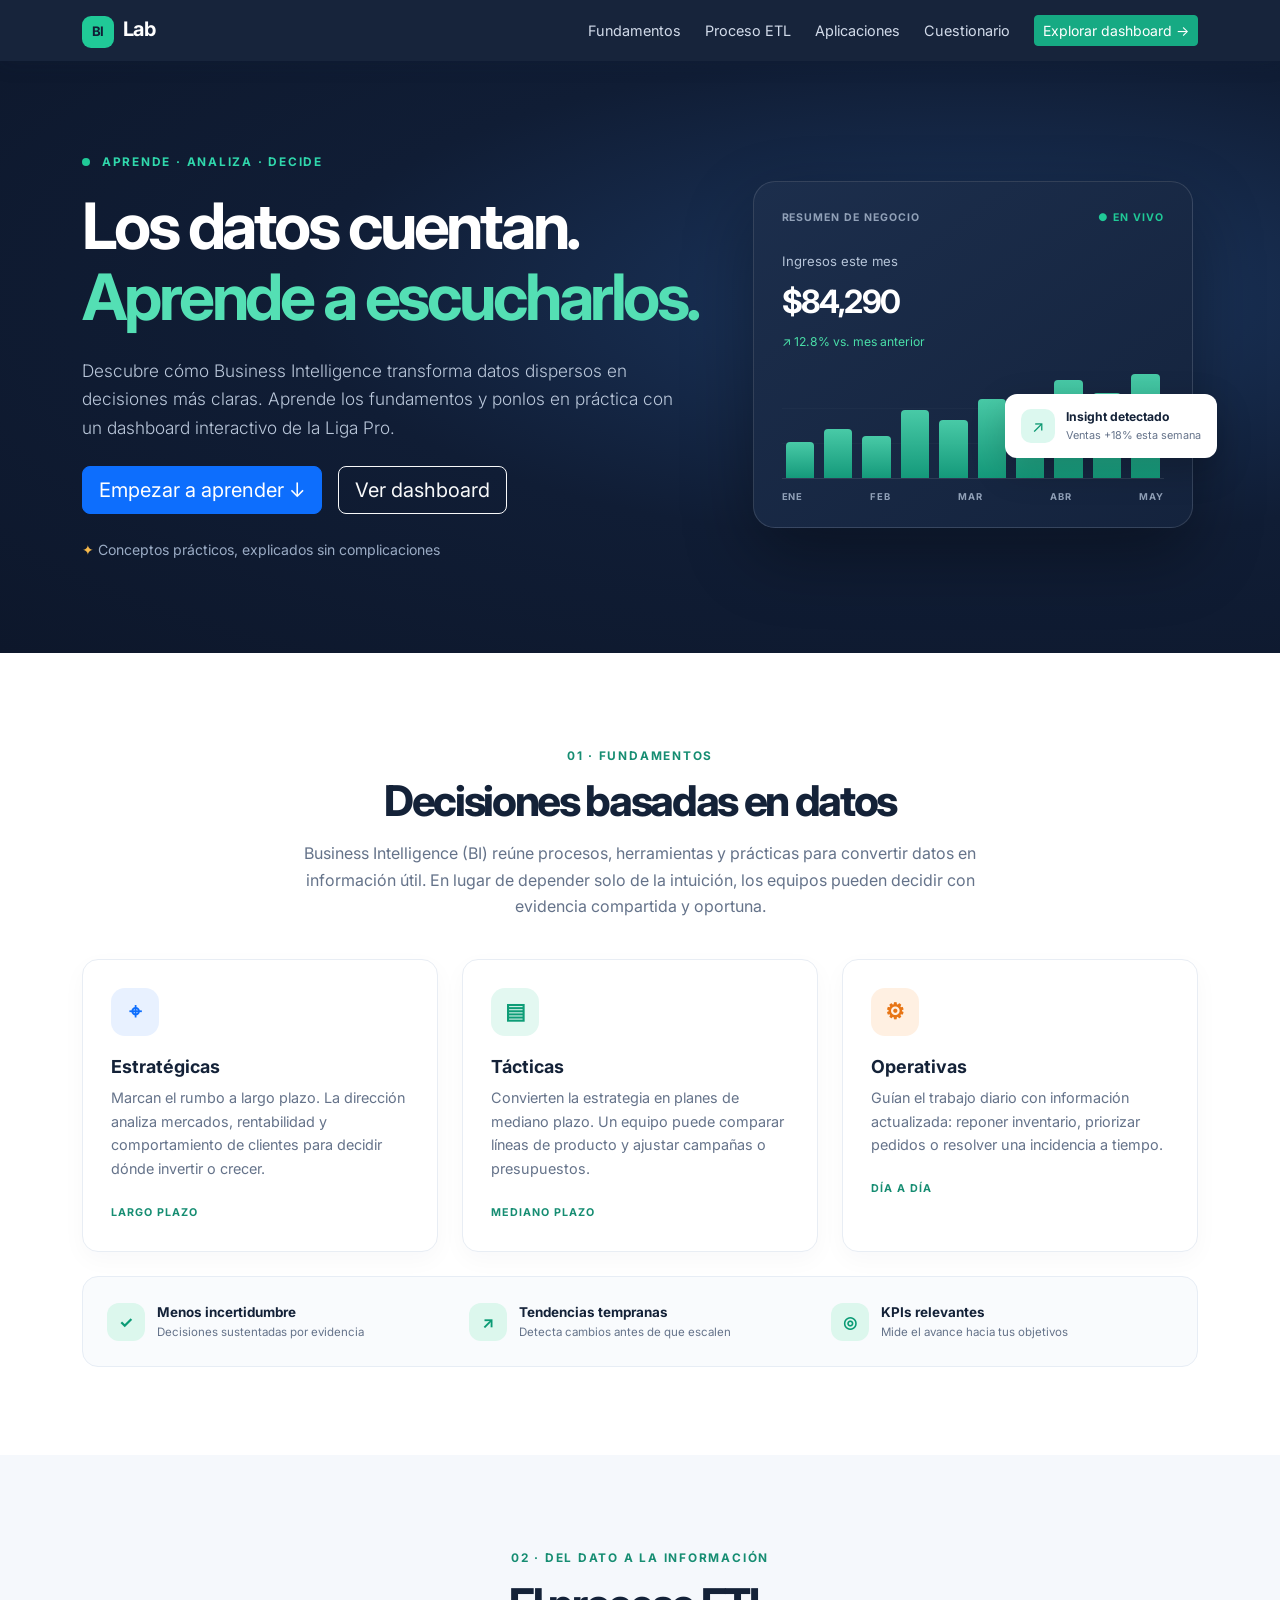
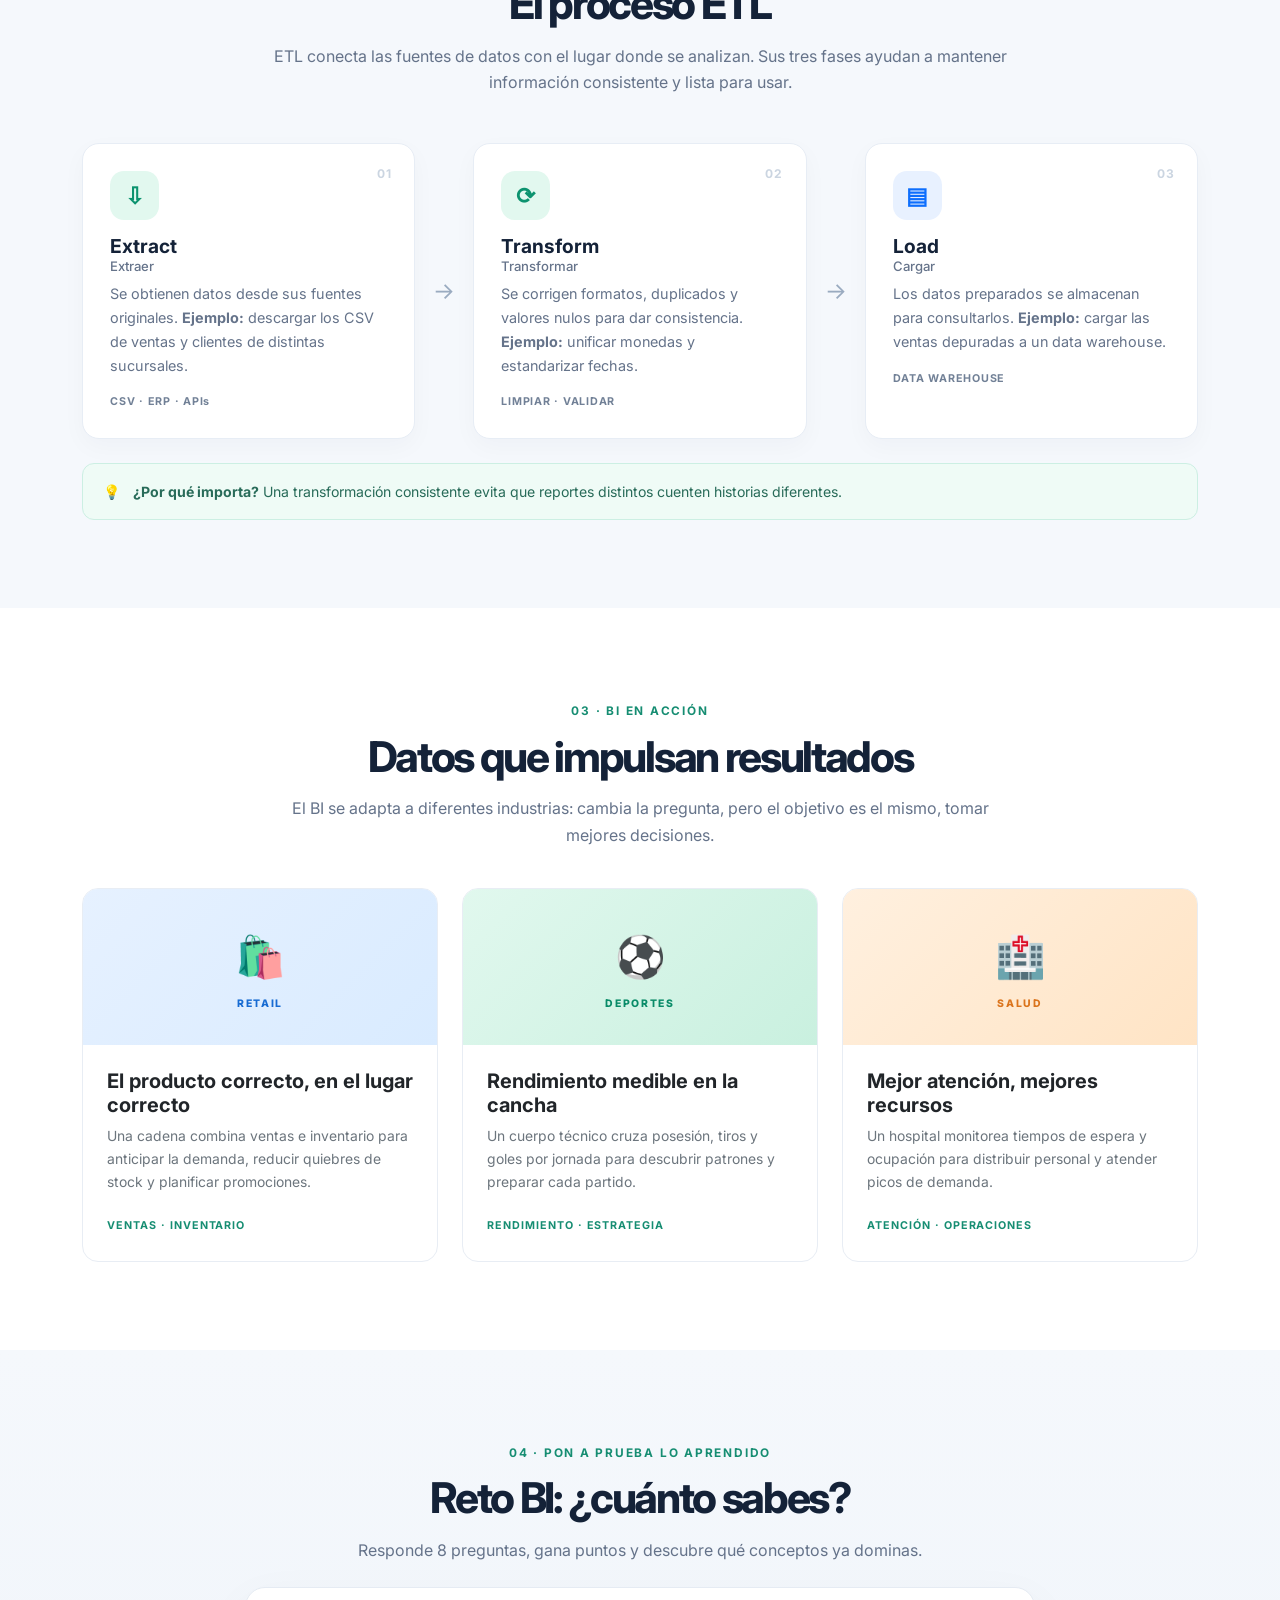
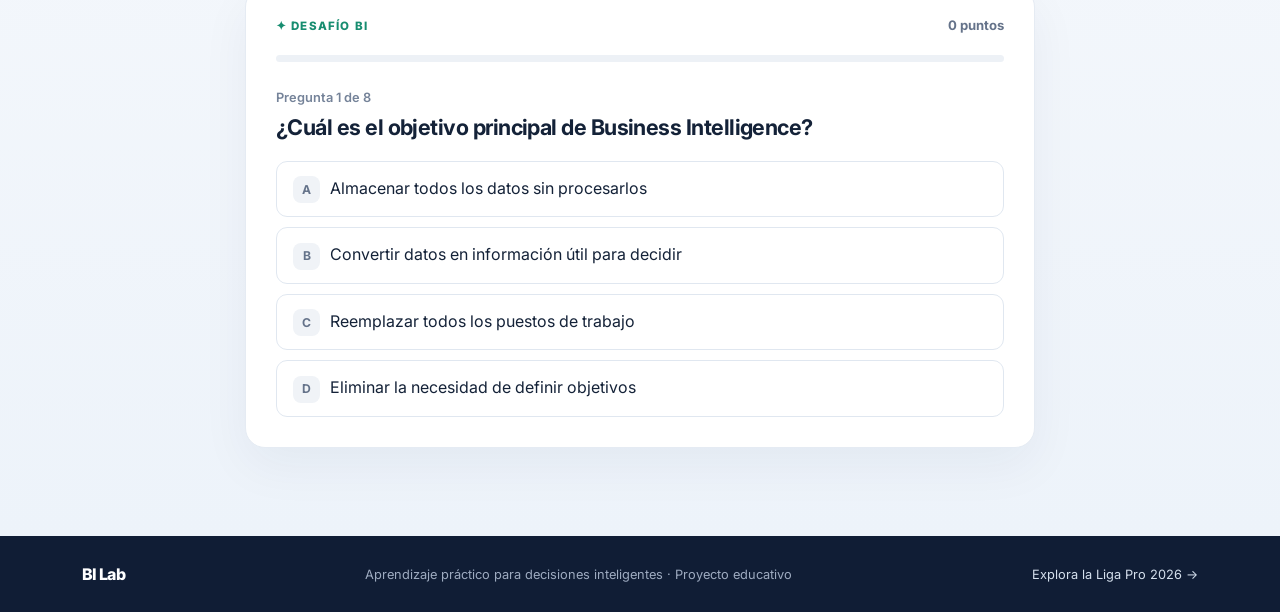
==== index.html @ 8a77d8ad "Versión 1 de mi sitio web sobre BI" ====
<!doctype html>
<html lang="es">
<head>
  <meta charset="utf-8">
  <meta name="viewport" content="width=device-width, initial-scale=1">
  <meta name="description" content="Aprende los fundamentos de Business Intelligence y practica con un dashboard interactivo de la Liga Pro 2026.">
  <title>Fundamentos de BI | BI Lab</title>
  <link rel="preconnect" href="https://fonts.googleapis.com">
  <link rel="preconnect" href="https://fonts.gstatic.com" crossorigin>
  <link href="https://fonts.googleapis.com/css2?family=Inter:wght@400;500;600;700;800&display=swap" rel="stylesheet">
  <link href="https://cdn.jsdelivr.net/npm/bootstrap@5.3.3/dist/css/bootstrap.min.css" rel="stylesheet">
  <link rel="stylesheet" href="css/styles.css">
</head>
<body>
  <nav class="navbar navbar-expand-lg navbar-dark site-navbar sticky-top" aria-label="Navegación principal">
    <div class="container">
      <a class="navbar-brand fw-bold" href="index.html"><span class="brand-mark">BI</span> Lab</a>
      <button class="navbar-toggler" type="button" data-bs-toggle="collapse" data-bs-target="#mainNav" aria-controls="mainNav" aria-expanded="false" aria-label="Abrir navegación"><span class="navbar-toggler-icon"></span></button>
      <div class="collapse navbar-collapse" id="mainNav">
        <ul class="navbar-nav ms-auto align-items-lg-center gap-lg-2">
          <li class="nav-item"><a class="nav-link" href="#fundamentos">Fundamentos</a></li>
          <li class="nav-item"><a class="nav-link" href="#etl">Proceso ETL</a></li>
          <li class="nav-item"><a class="nav-link" href="#aplicaciones">Aplicaciones</a></li>
          <li class="nav-item"><a class="nav-link" href="#quiz">Cuestionario</a></li>
          <li class="nav-item"><a class="btn btn-sm btn-success ms-lg-2" href="dashboard.html">Explorar dashboard <span aria-hidden="true">→</span></a></li>
        </ul>
      </div>
    </div>
  </nav>

  <main>
    <header class="hero-section">
      <div class="container py-5">
        <div class="row align-items-center gy-5">
          <div class="col-lg-7">
            <span class="eyebrow"><span class="eyebrow-dot"></span> APRENDE · ANALIZA · DECIDE</span>
            <h1 class="display-3 fw-bold mt-3">Los datos cuentan.<br><span class="text-gradient">Aprende a escucharlos.</span></h1>
            <p class="lead hero-copy mt-4">Descubre cómo Business Intelligence transforma datos dispersos en decisiones más claras. Aprende los fundamentos y ponlos en práctica con un dashboard interactivo de la Liga Pro.</p>
            <div class="d-flex flex-wrap gap-3 mt-4">
              <a href="#fundamentos" class="btn btn-primary btn-lg">Empezar a aprender <span aria-hidden="true">↓</span></a>
              <a href="dashboard.html" class="btn btn-outline-light btn-lg">Ver dashboard</a>
            </div>
            <div class="hero-note mt-4"><span aria-hidden="true">✦</span> Conceptos prácticos, explicados sin complicaciones</div>
          </div>
          <div class="col-lg-5">
            <div class="hero-visual" aria-label="Resumen visual de indicadores de negocio">
              <div class="visual-top"><span>RESUMEN DE NEGOCIO</span><span class="live-dot">● EN VIVO</span></div>
              <div class="visual-kpi"><span>Ingresos este mes</span><strong>$84,290</strong><span class="positive">↗ 12.8% vs. mes anterior</span></div>
              <div class="mini-chart" aria-hidden="true"><span style="height:34%"></span><span style="height:47%"></span><span style="height:40%"></span><span style="height:65%"></span><span style="height:55%"></span><span style="height:76%"></span><span style="height:68%"></span><span style="height:94%"></span><span style="height:81%"></span><span style="height:100%"></span></div>
              <div class="visual-bottom"><span>ENE</span><span>FEB</span><span>MAR</span><span>ABR</span><span>MAY</span></div>
              <div class="floating-insight"><span class="insight-icon">↗</span><span><b>Insight detectado</b><small>Ventas +18% esta semana</small></span></div>
            </div>
          </div>
        </div>
      </div>
    </header>

    <section class="section-pad" id="fundamentos">
      <div class="container">
        <div class="section-heading text-center mx-auto">
          <span class="section-kicker">01 · FUNDAMENTOS</span>
          <h2 class="section-title">Decisiones basadas en datos</h2>
          <p>Business Intelligence (BI) reúne procesos, herramientas y prácticas para convertir datos en información útil. En lugar de depender solo de la intuición, los equipos pueden decidir con evidencia compartida y oportuna.</p>
        </div>
        <div class="row g-4 mt-3">
          <div class="col-md-4"><article class="decision-card h-100"><div class="card-icon icon-blue">⌖</div><h3>Estratégicas</h3><p>Marcan el rumbo a largo plazo. La dirección analiza mercados, rentabilidad y comportamiento de clientes para decidir dónde invertir o crecer.</p><span class="level-tag">LARGO PLAZO</span></article></div>
          <div class="col-md-4"><article class="decision-card h-100"><div class="card-icon icon-green">▤</div><h3>Tácticas</h3><p>Convierten la estrategia en planes de mediano plazo. Un equipo puede comparar líneas de producto y ajustar campañas o presupuestos.</p><span class="level-tag">MEDIANO PLAZO</span></article></div>
          <div class="col-md-4"><article class="decision-card h-100"><div class="card-icon icon-orange">⚙</div><h3>Operativas</h3><p>Guían el trabajo diario con información actualizada: reponer inventario, priorizar pedidos o resolver una incidencia a tiempo.</p><span class="level-tag">DÍA A DÍA</span></article></div>
        </div>
        <div class="benefits-strip mt-4">
          <div><span class="benefit-symbol">✓</span><span><b>Menos incertidumbre</b><small>Decisiones sustentadas por evidencia</small></span></div>
          <div><span class="benefit-symbol">↗</span><span><b>Tendencias tempranas</b><small>Detecta cambios antes de que escalen</small></span></div>
          <div><span class="benefit-symbol">◎</span><span><b>KPIs relevantes</b><small>Mide el avance hacia tus objetivos</small></span></div>
        </div>
      </div>
    </section>

    <section class="section-pad section-tint" id="etl">
      <div class="container">
        <div class="section-heading text-center mx-auto">
          <span class="section-kicker">02 · DEL DATO A LA INFORMACIÓN</span>
          <h2 class="section-title">El proceso ETL</h2>
          <p>ETL conecta las fuentes de datos con el lugar donde se analizan. Sus tres fases ayudan a mantener información consistente y lista para usar.</p>
        </div>
        <div class="etl-flow mt-5">
          <article class="etl-step"><div class="etl-number">01</div><div class="etl-symbol">⇩</div><h3>Extract <span>Extraer</span></h3><p>Se obtienen datos desde sus fuentes originales. <b>Ejemplo:</b> descargar los CSV de ventas y clientes de distintas sucursales.</p><div class="etl-source">CSV · ERP · APIs</div></article>
          <div class="etl-connector" aria-hidden="true">→</div>
          <article class="etl-step"><div class="etl-number">02</div><div class="etl-symbol">⟳</div><h3>Transform <span>Transformar</span></h3><p>Se corrigen formatos, duplicados y valores nulos para dar consistencia. <b>Ejemplo:</b> unificar monedas y estandarizar fechas.</p><div class="etl-source">LIMPIAR · VALIDAR</div></article>
          <div class="etl-connector" aria-hidden="true">→</div>
          <article class="etl-step"><div class="etl-number">03</div><div class="etl-symbol">▤</div><h3>Load <span>Cargar</span></h3><p>Los datos preparados se almacenan para consultarlos. <b>Ejemplo:</b> cargar las ventas depuradas a un data warehouse.</p><div class="etl-source">DATA WAREHOUSE</div></article>
        </div>
        <div class="etl-takeaway mt-4"><span aria-hidden="true">💡</span><p class="mb-0"><b>¿Por qué importa?</b> Una transformación consistente evita que reportes distintos cuenten historias diferentes.</p></div>
      </div>
    </section>

    <section class="section-pad" id="aplicaciones">
      <div class="container">
        <div class="section-heading text-center mx-auto">
          <span class="section-kicker">03 · BI EN ACCIÓN</span>
          <h2 class="section-title">Datos que impulsan resultados</h2>
          <p>El BI se adapta a diferentes industrias: cambia la pregunta, pero el objetivo es el mismo, tomar mejores decisiones.</p>
        </div>
        <div class="row g-4 mt-3">
          <div class="col-md-4"><article class="application-card card h-100"><div class="application-art art-retail"><span>🛍️</span><small>RETAIL</small></div><div class="card-body"><h3 class="h5 fw-bold">El producto correcto, en el lugar correcto</h3><p class="text-secondary mb-3">Una cadena combina ventas e inventario para anticipar la demanda, reducir quiebres de stock y planificar promociones.</p><span class="use-case">VENTAS · INVENTARIO</span></div></article></div>
          <div class="col-md-4"><article class="application-card card h-100"><div class="application-art art-sport"><span>⚽</span><small>DEPORTES</small></div><div class="card-body"><h3 class="h5 fw-bold">Rendimiento medible en la cancha</h3><p class="text-secondary mb-3">Un cuerpo técnico cruza posesión, tiros y goles por jornada para descubrir patrones y preparar cada partido.</p><span class="use-case">RENDIMIENTO · ESTRATEGIA</span></div></article></div>
          <div class="col-md-4"><article class="application-card card h-100"><div class="application-art art-health"><span>🏥</span><small>SALUD</small></div><div class="card-body"><h3 class="h5 fw-bold">Mejor atención, mejores recursos</h3><p class="text-secondary mb-3">Un hospital monitorea tiempos de espera y ocupación para distribuir personal y atender picos de demanda.</p><span class="use-case">ATENCIÓN · OPERACIONES</span></div></article></div>
        </div>
      </div>
    </section>

    <section class="section-pad quiz-section" id="quiz">
      <div class="container">
        <div class="section-heading text-center mx-auto">
          <span class="section-kicker">04 · PON A PRUEBA LO APRENDIDO</span>
          <h2 class="section-title">Reto BI: ¿cuánto sabes?</h2>
          <p>Responde 8 preguntas, gana puntos y descubre qué conceptos ya dominas.</p>
        </div>
        <div class="quiz-shell mt-4">
          <div class="quiz-meta"><span class="quiz-label"><span aria-hidden="true">✦</span> DESAFÍO BI</span><span id="quiz-score" class="quiz-score">0 puntos</span></div>
          <div class="progress quiz-progress" role="progressbar" aria-label="Progreso del cuestionario" aria-valuemin="0" aria-valuemax="100" aria-valuenow="0"><div id="quiz-progress-bar" class="progress-bar"></div></div>
          <div id="quiz-content" aria-live="polite"></div>
        </div>
      </div>
    </section>
  </main>

  <footer class="site-footer"><div class="container d-flex flex-column flex-sm-row justify-content-between align-items-center gap-2"><a class="footer-brand" href="index.html">BI Lab</a><p class="mb-0">Aprendizaje práctico para decisiones inteligentes · Proyecto educativo</p><a href="dashboard.html">Explora la Liga Pro 2026 →</a></div></footer>
  <script src="https://cdn.jsdelivr.net/npm/bootstrap@5.3.3/dist/js/bootstrap.bundle.min.js"></script>
  <script src="js/quiz.js"></script>
</body>
</html>
---- css/styles.css ----
:root {
  --ink: #142238;
  --muted: #65738a;
  --blue: #0d6efd;
  --green: #20c997;
  --orange: #fd7e14;
  --navy: #101d35;
  --surface: #f5f8fc;
}

* { box-sizing: border-box; }
html { scroll-behavior: smooth; scroll-padding-top: 78px; }
body { margin: 0; color: var(--ink); font-family: "Inter", sans-serif; line-height: 1.65; }
a { text-decoration: none; }
.site-navbar { background: rgba(16, 29, 53, .97); box-shadow: 0 4px 20px #101d3520; }
.navbar-brand { letter-spacing: -.04em; }
.brand-mark { display: inline-grid; width: 32px; height: 32px; place-items: center; margin-right: 5px; color: var(--navy); background: var(--green); border-radius: 9px; font-size: .82rem; letter-spacing: -.03em; }
.navbar .nav-link { color: #d2dbea; font-size: .9rem; }
.navbar .nav-link:hover { color: white; }
.hero-section { overflow: hidden; color: #fff; background: radial-gradient(ellipse at 76% 40%, #1c3760 0, #101d35 49%, #0d172b 100%); }
.hero-section .container { padding-top: 5.4rem !important; padding-bottom: 5.7rem !important; }
.eyebrow, .section-kicker { color: #30d8ac; font-size: .74rem; font-weight: 700; letter-spacing: .15em; }
.eyebrow-dot, .live-dot { color: var(--green); }
.eyebrow-dot { display: inline-block; width: 8px; height: 8px; margin-right: 7px; border-radius: 50%; background: currentColor; }
.hero-section h1 { line-height: 1.12; letter-spacing: -.055em; }
.text-gradient { color: #54dfb4; }
.hero-copy { max-width: 610px; color: #bac7da; font-size: 1.08rem; }
.btn-primary { background: var(--blue); border-color: var(--blue); }
.btn-success { background: #16aa83; border-color: #16aa83; }
.hero-note { color: #9aabc4; font-size: .88rem; }
.hero-note span { color: #f6b94b; }
.hero-visual { position: relative; max-width: 440px; margin: 0 auto; padding: 27px 28px 23px; border: 1px solid #ffffff20; border-radius: 22px; background: linear-gradient(145deg, #1c2e4c, #14233d); box-shadow: 0 28px 70px #0005; }
.visual-top, .visual-bottom { display: flex; justify-content: space-between; color: #91a1b8; font-size: .66rem; font-weight: 700; letter-spacing: .09em; }
.visual-kpi { display: flex; flex-direction: column; margin-top: 25px; gap: 3px; }
.visual-kpi > span:first-child { color: #b6c4d8; font-size: .82rem; }
.visual-kpi strong { font-size: 2rem; letter-spacing: -.05em; }
.visual-kpi .positive { color: #4adea8; font-size: .76rem; }
.mini-chart { display: flex; height: 105px; align-items: end; gap: 10px; margin-top: 22px; padding: 0 4px; border-bottom: 1px solid #ffffff18; background: repeating-linear-gradient(to bottom, transparent, transparent 34px, #ffffff0c 35px); }
.mini-chart span { flex: 1; border-radius: 4px 4px 0 0; background: linear-gradient(to top, #14a982, #4fe0b4); opacity: .88; }
.visual-bottom { margin-top: 10px; font-size: .59rem; }
.floating-insight { position: absolute; right: -25px; bottom: 69px; display: flex; align-items: center; gap: 11px; padding: 12px 15px; border: 1px solid #fff2; border-radius: 12px; background: #fff; color: var(--ink); box-shadow: 0 12px 36px #0003; }
.insight-icon { display: grid; width: 34px; height: 34px; place-items: center; border-radius: 10px; color: #09966f; background: #dcf8ef; }
.floating-insight b, .floating-insight small { display: block; }
.floating-insight b { font-size: .76rem; }
.floating-insight small { color: var(--muted); font-size: .68rem; }
.section-pad { padding: 88px 0; }
.section-tint, .quiz-section { background: var(--surface); }
.section-heading { max-width: 740px; }
.section-title { margin: 9px 0 13px; font-size: clamp(2rem, 4vw, 2.65rem); font-weight: 750; letter-spacing: -.055em; }
.section-heading > p { color: var(--muted); }
.section-kicker { color: #168d72; }
.decision-card { padding: 28px; border: 1px solid #e8edf4; border-radius: 16px; background: white; box-shadow: 0 8px 24px #152b4b08; transition: transform .2s, box-shadow .2s; }
.decision-card:hover, .application-card:hover { transform: translateY(-4px); box-shadow: 0 16px 35px #152b4b12; }
.card-icon { display: grid; width: 48px; height: 48px; place-items: center; margin-bottom: 20px; border-radius: 14px; font-size: 1.35rem; font-weight: 700; }
.icon-blue { color: #0d6efd; background: #e8f1ff; }
.icon-green { color: #0e9d77; background: #e3f8f1; }
.icon-orange { color: #e87515; background: #fff0e2; }
.decision-card h3 { font-size: 1.12rem; font-weight: 700; }
.decision-card p, .etl-step p { color: var(--muted); font-size: .9rem; }
.level-tag, .use-case { color: #168d72; font-size: .67rem; font-weight: 700; letter-spacing: .09em; }
.benefits-strip { display: grid; grid-template-columns: repeat(3, 1fr); gap: 20px; padding: 24px; border: 1px solid #e7edf5; border-radius: 16px; background: #f9fbfd; }
.benefits-strip > div { display: flex; align-items: center; gap: 12px; }
.benefit-symbol { display: grid; width: 38px; height: 38px; flex: 0 0 auto; place-items: center; border-radius: 12px; color: #0b9b75; background: #dcf7ed; font-weight: 700; }
.benefits-strip b, .benefits-strip small { display: block; }
.benefits-strip b { font-size: .84rem; }
.benefits-strip small { color: var(--muted); font-size: .72rem; }
.etl-flow { display: flex; align-items: stretch; justify-content: center; gap: 18px; }
.etl-step { position: relative; width: 31%; padding: 27px; border: 1px solid #e7edf5; border-radius: 17px; background: white; box-shadow: 0 8px 24px #152b4b08; }
.etl-number { position: absolute; top: 20px; right: 22px; color: #cbd5e1; font-size: .75rem; font-weight: 700; letter-spacing: .1em; }
.etl-symbol { display: grid; width: 49px; height: 49px; place-items: center; margin-bottom: 15px; border-radius: 14px; color: #0c936f; background: #e2f8ef; font-size: 1.45rem; font-weight: 700; }
.etl-step:nth-of-type(3) .etl-symbol { color: #0d6efd; background: #e8f1ff; }
.etl-step h3 { font-size: 1.2rem; font-weight: 700; }
.etl-step h3 span { display: block; color: var(--muted); font-size: .82rem; font-weight: 500; }
.etl-source { color: #718096; font-size: .67rem; font-weight: 700; letter-spacing: .07em; }
.etl-connector { display: flex; align-items: center; color: #9aabc0; font-size: 1.45rem; }
.etl-takeaway { display: flex; align-items: center; gap: 12px; padding: 16px 20px; border: 1px solid #ccefe3; border-radius: 12px; color: #286b59; background: #effbf6; font-size: .88rem; }
.application-card { overflow: hidden; border: 1px solid #e8edf4; border-radius: 16px; transition: transform .2s, box-shadow .2s; }
.application-art { display: flex; height: 156px; align-items: center; justify-content: center; flex-direction: column; gap: 5px; }
.application-art span { font-size: 2.55rem; }
.application-art small { font-size: .65rem; font-weight: 800; letter-spacing: .16em; }
.art-retail { color: #176bd2; background: linear-gradient(135deg, #e6f1ff, #d9ebff); }
.art-sport { color: #098b68; background: linear-gradient(135deg, #e1f8ee, #c9f0df); }
.art-health { color: #db741c; background: linear-gradient(135deg, #fff0df, #ffe4c5); }
.application-card .card-body { padding: 24px; }
.application-card p { font-size: .87rem; }
.quiz-section { background: linear-gradient(180deg, #f5f8fc, #edf3fa); }
.quiz-shell { max-width: 790px; min-height: 350px; margin-right: auto; margin-left: auto; padding: 27px 30px 30px; border: 1px solid #e5ebf3; border-radius: 20px; background: white; box-shadow: 0 18px 50px #152b4b0d; }
.quiz-meta { display: flex; align-items: center; justify-content: space-between; margin-bottom: 18px; }
.quiz-label { color: #178d70; font-size: .72rem; font-weight: 800; letter-spacing: .1em; }
.quiz-score { color: #65738a; font-size: .82rem; font-weight: 700; }
.quiz-progress { height: 7px; margin-bottom: 25px; border-radius: 10px; background: #edf1f6; }
.quiz-progress .progress-bar { border-radius: 10px; background: linear-gradient(90deg, #0d6efd, #20c997); transition: width .45s ease; }
.quiz-question { animation: quiz-enter .3s ease both; }
.question-count { color: #758399; font-size: .8rem; font-weight: 600; }
.quiz-question h3 { margin: 7px 0 20px; font-size: 1.35rem; font-weight: 700; letter-spacing: -.025em; }
.quiz-options { display: grid; gap: 10px; }
.quiz-option { width: 100%; padding: 13px 16px; border: 1px solid #e0e7f0; border-radius: 11px; color: var(--ink); background: #fff; text-align: left; transition: border-color .18s, background .18s, transform .18s; }
.quiz-option:hover:not(:disabled) { transform: translateX(3px); border-color: #8ab5f9; background: #f7faff; }
.quiz-option:disabled { cursor: default; opacity: 1; }
.quiz-option.is-correct { border-color: #5cc9a7; color: #087957; background: #e9f9f2; }
.quiz-option.is-incorrect { border-color: #f08b8b; color: #b42332; background: #fff0f0; }
.option-letter { display: inline-grid; width: 27px; height: 27px; place-items: center; margin-right: 10px; border-radius: 8px; color: #65738a; background: #f0f3f7; font-size: .76rem; font-weight: 700; }
.quiz-feedback { margin-top: 14px; padding: 12px 14px; border-radius: 10px; color: #366454; background: #eef9f4; font-size: .88rem; animation: quiz-enter .2s ease both; }
.quiz-feedback.is-wrong { color: #7c4a22; background: #fff6e9; }
.quiz-next { margin-top: 17px; }
.quiz-result { padding: 18px 5px 5px; text-align: center; animation: quiz-enter .35s ease both; }
.result-badge { display: grid; width: 65px; height: 65px; place-items: center; margin: 0 auto 15px; border-radius: 20px; color: #098b68; background: #e0f8ef; font-size: 1.8rem; }
.quiz-result h3 { font-size: 1.8rem; font-weight: 800; }
.result-score { margin: 12px 0 4px; font-size: 2.6rem; font-weight: 800; letter-spacing: -.06em; }
.best-score { color: var(--muted); font-size: .86rem; }
.site-footer { padding: 25px 0; color: #9eabc0; background: var(--navy); font-size: .8rem; }
.site-footer a { color: #d5e0ed; }
.site-footer .footer-brand { color: #fff; font-size: 1rem; font-weight: 800; letter-spacing: -.04em; }
@keyframes quiz-enter { from { opacity: 0; transform: translateY(8px); } to { opacity: 1; transform: translateY(0); } }
@media (max-width: 767.98px) {
  .hero-section .container { padding-top: 4rem !important; padding-bottom: 4.5rem !important; }
  .hero-section h1 { font-size: clamp(2.6rem, 12vw, 3.5rem); }
  .floating-insight { right: -6px; }
  .section-pad { padding: 66px 0; }
  .benefits-strip { grid-template-columns: 1fr; gap: 16px; }
  .etl-flow { flex-direction: column; }
  .etl-step { width: 100%; }
  .etl-connector { justify-content: center; transform: rotate(90deg); }
  .quiz-shell { padding: 22px 18px; }
}
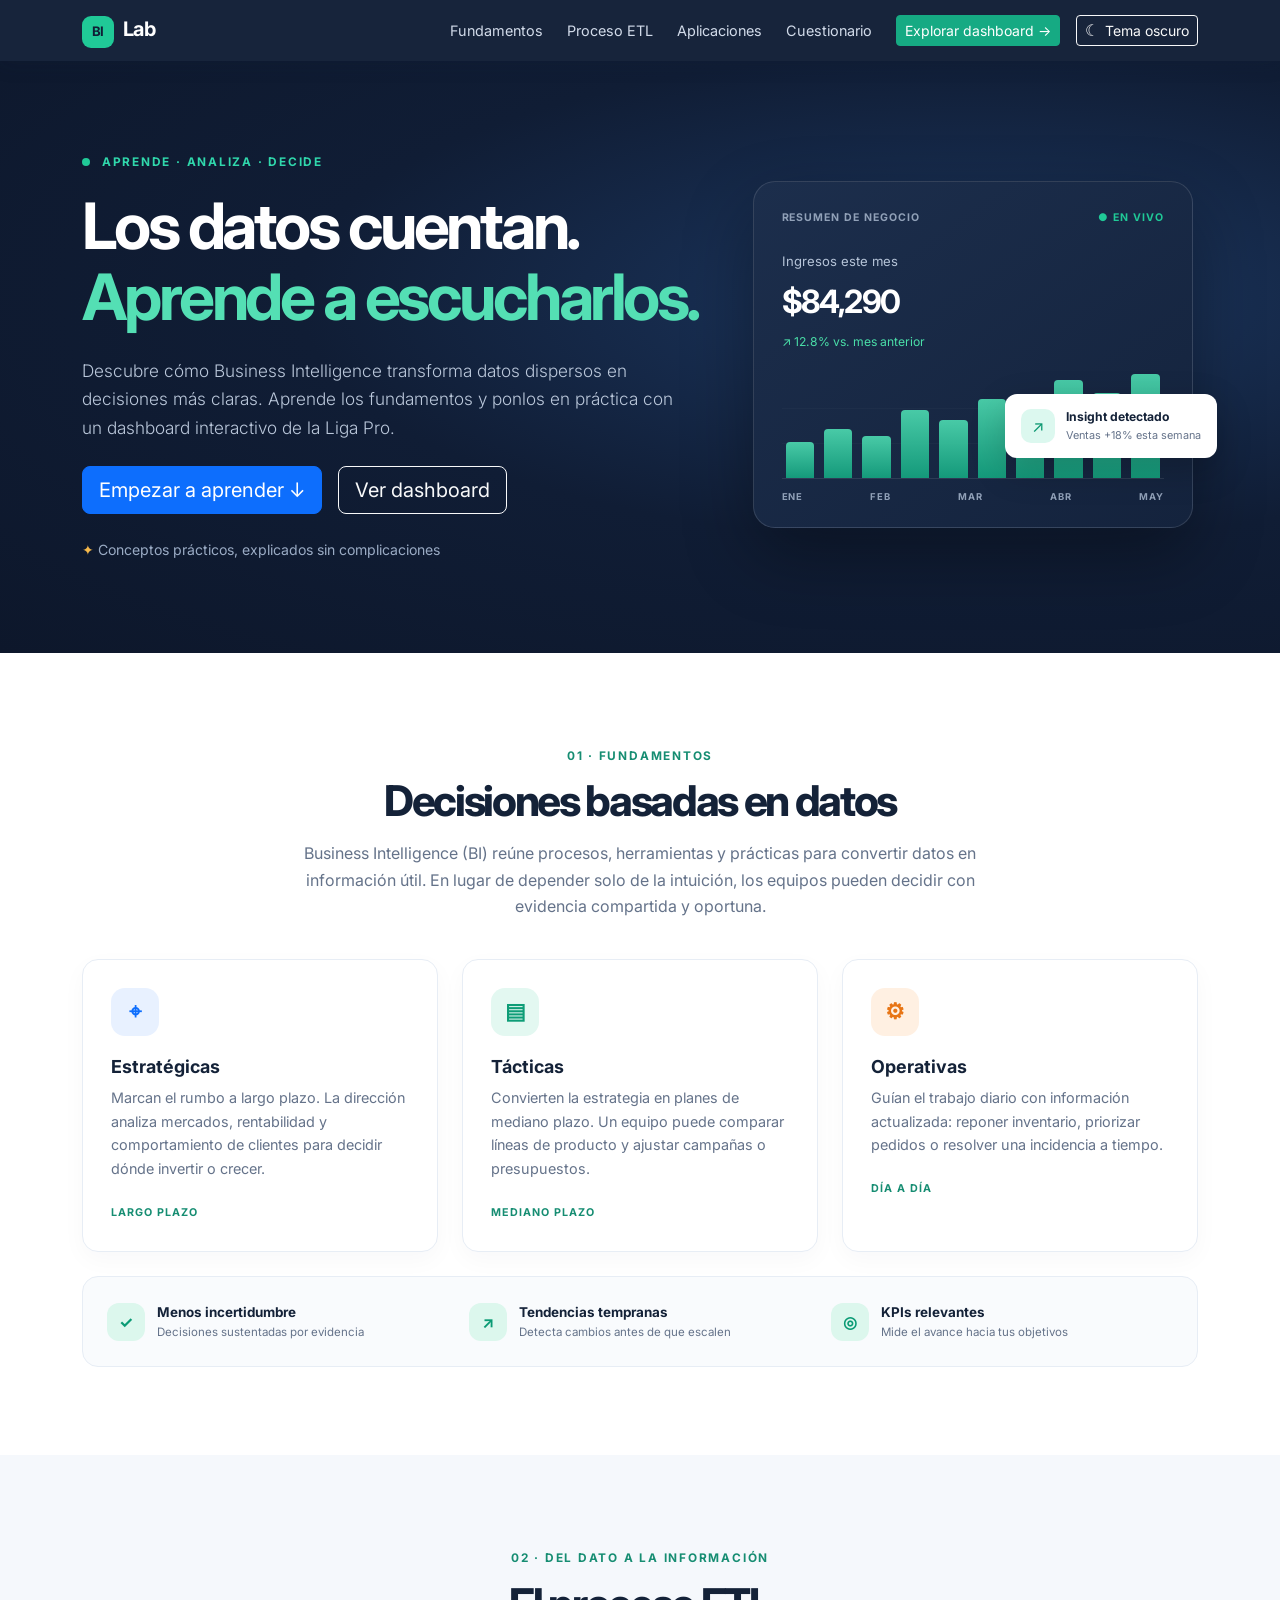
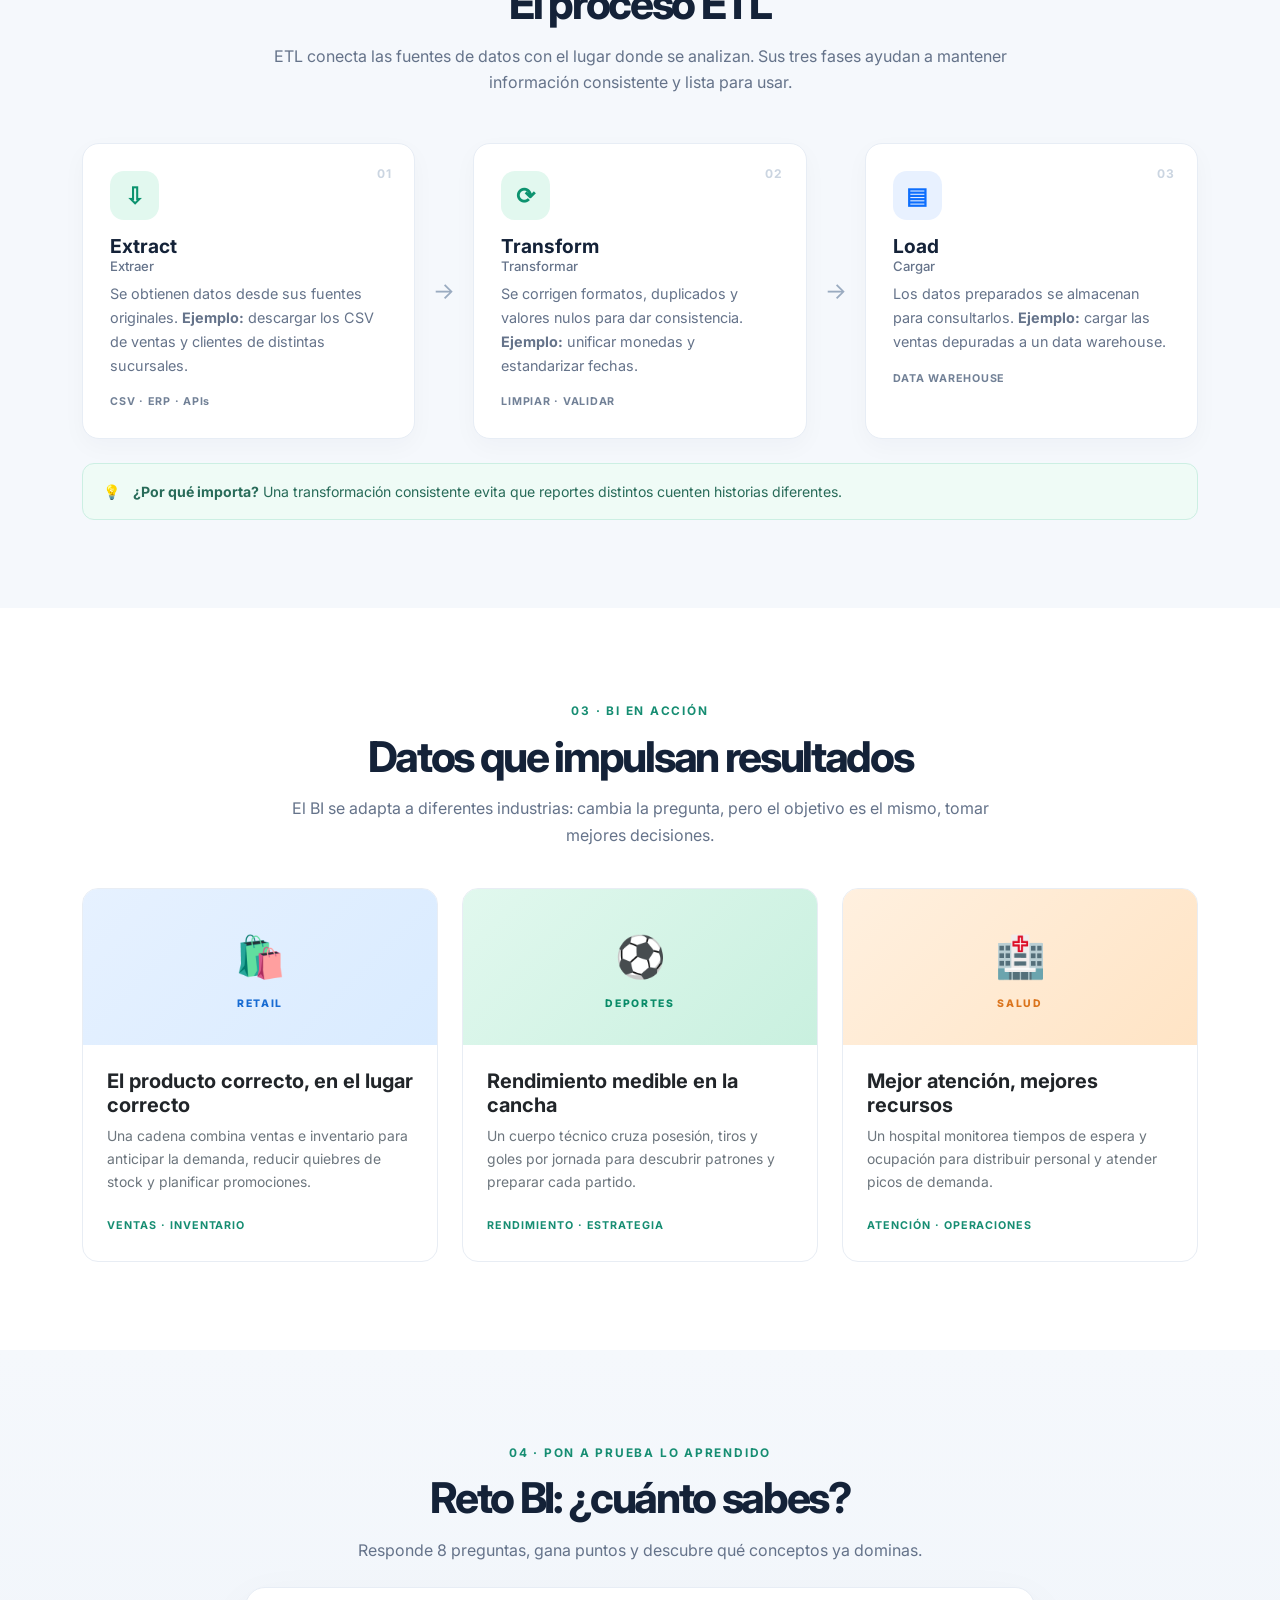
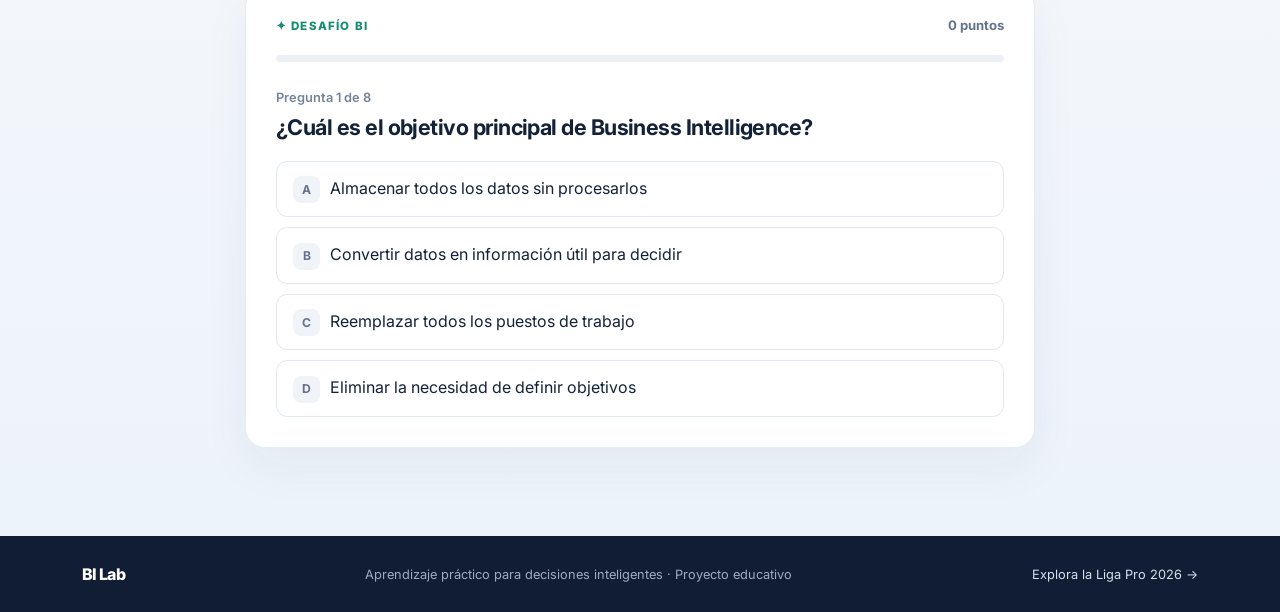
==== commit 744f2a7b: "incluyendo un selector de tema y la generaciÓn de reportes en PDF del dashboard" ====
--- a/index.html
+++ b/index.html
@@ -23,6 +23,7 @@
           <li class="nav-item"><a class="nav-link" href="#aplicaciones">Aplicaciones</a></li>
           <li class="nav-item"><a class="nav-link" href="#quiz">Cuestionario</a></li>
           <li class="nav-item"><a class="btn btn-sm btn-success ms-lg-2" href="dashboard.html">Explorar dashboard <span aria-hidden="true">→</span></a></li>
+          <li class="nav-item"><button class="btn btn-sm btn-outline-light theme-toggle ms-lg-2" id="theme-toggle" type="button" aria-label="Cambiar a tema oscuro" aria-pressed="false"><span class="theme-toggle-icon" aria-hidden="true">☾</span><span class="theme-toggle-label">Tema oscuro</span></button></li>
         </ul>
       </div>
     </div>
@@ -126,6 +127,7 @@
 
   <footer class="site-footer"><div class="container d-flex flex-column flex-sm-row justify-content-between align-items-center gap-2"><a class="footer-brand" href="index.html">BI Lab</a><p class="mb-0">Aprendizaje práctico para decisiones inteligentes · Proyecto educativo</p><a href="dashboard.html">Explora la Liga Pro 2026 →</a></div></footer>
   <script src="https://cdn.jsdelivr.net/npm/bootstrap@5.3.3/dist/js/bootstrap.bundle.min.js"></script>
+  <script src="js/theme.js"></script>
   <script src="js/quiz.js"></script>
 </body>
 </html>
--- a/css/styles.css
+++ b/css/styles.css
@@ -6,17 +6,40 @@
   --orange: #fd7e14;
   --navy: #101d35;
   --surface: #f5f8fc;
+  --page: #ffffff;
+  --card: #ffffff;
+  --border: #e7edf5;
+  --soft-surface: #f9fbfd;
+  --chart-text: #8390a2;
+  --chart-grid: #edf1f5;
+  color-scheme: light;
+}
+
+:root[data-theme="dark"] {
+  --ink: #e6edf7;
+  --muted: #a2b0c4;
+  --navy: #0b1322;
+  --surface: #141f30;
+  --page: #101a29;
+  --card: #192638;
+  --border: #29384c;
+  --soft-surface: #1d2b3f;
+  --chart-text: #b0bfd2;
+  --chart-grid: #34445a;
+  color-scheme: dark;
 }
 
 * { box-sizing: border-box; }
 html { scroll-behavior: smooth; scroll-padding-top: 78px; }
-body { margin: 0; color: var(--ink); font-family: "Inter", sans-serif; line-height: 1.65; }
+body { margin: 0; color: var(--ink); background: var(--page); font-family: "Inter", sans-serif; line-height: 1.65; transition: color .2s, background-color .2s; }
 a { text-decoration: none; }
 .site-navbar { background: rgba(16, 29, 53, .97); box-shadow: 0 4px 20px #101d3520; }
 .navbar-brand { letter-spacing: -.04em; }
 .brand-mark { display: inline-grid; width: 32px; height: 32px; place-items: center; margin-right: 5px; color: var(--navy); background: var(--green); border-radius: 9px; font-size: .82rem; letter-spacing: -.03em; }
 .navbar .nav-link { color: #d2dbea; font-size: .9rem; }
 .navbar .nav-link:hover { color: white; }
+.theme-toggle { display: inline-flex; align-items: center; gap: 6px; }
+.theme-toggle-icon { font-size: 1rem; line-height: 1; }
 .hero-section { overflow: hidden; color: #fff; background: radial-gradient(ellipse at 76% 40%, #1c3760 0, #101d35 49%, #0d172b 100%); }
 .hero-section .container { padding-top: 5.4rem !important; padding-bottom: 5.7rem !important; }
 .eyebrow, .section-kicker { color: #30d8ac; font-size: .74rem; font-weight: 700; letter-spacing: .15em; }
@@ -49,7 +72,7 @@
 .section-title { margin: 9px 0 13px; font-size: clamp(2rem, 4vw, 2.65rem); font-weight: 750; letter-spacing: -.055em; }
 .section-heading > p { color: var(--muted); }
 .section-kicker { color: #168d72; }
-.decision-card { padding: 28px; border: 1px solid #e8edf4; border-radius: 16px; background: white; box-shadow: 0 8px 24px #152b4b08; transition: transform .2s, box-shadow .2s; }
+.decision-card { padding: 28px; border: 1px solid var(--border); border-radius: 16px; background: var(--card); box-shadow: 0 8px 24px #152b4b08; transition: transform .2s, box-shadow .2s; }
 .decision-card:hover, .application-card:hover { transform: translateY(-4px); box-shadow: 0 16px 35px #152b4b12; }
 .card-icon { display: grid; width: 48px; height: 48px; place-items: center; margin-bottom: 20px; border-radius: 14px; font-size: 1.35rem; font-weight: 700; }
 .icon-blue { color: #0d6efd; background: #e8f1ff; }
@@ -58,14 +81,14 @@
 .decision-card h3 { font-size: 1.12rem; font-weight: 700; }
 .decision-card p, .etl-step p { color: var(--muted); font-size: .9rem; }
 .level-tag, .use-case { color: #168d72; font-size: .67rem; font-weight: 700; letter-spacing: .09em; }
-.benefits-strip { display: grid; grid-template-columns: repeat(3, 1fr); gap: 20px; padding: 24px; border: 1px solid #e7edf5; border-radius: 16px; background: #f9fbfd; }
+.benefits-strip { display: grid; grid-template-columns: repeat(3, 1fr); gap: 20px; padding: 24px; border: 1px solid var(--border); border-radius: 16px; background: var(--soft-surface); }
 .benefits-strip > div { display: flex; align-items: center; gap: 12px; }
 .benefit-symbol { display: grid; width: 38px; height: 38px; flex: 0 0 auto; place-items: center; border-radius: 12px; color: #0b9b75; background: #dcf7ed; font-weight: 700; }
 .benefits-strip b, .benefits-strip small { display: block; }
 .benefits-strip b { font-size: .84rem; }
 .benefits-strip small { color: var(--muted); font-size: .72rem; }
 .etl-flow { display: flex; align-items: stretch; justify-content: center; gap: 18px; }
-.etl-step { position: relative; width: 31%; padding: 27px; border: 1px solid #e7edf5; border-radius: 17px; background: white; box-shadow: 0 8px 24px #152b4b08; }
+.etl-step { position: relative; width: 31%; padding: 27px; border: 1px solid var(--border); border-radius: 17px; background: var(--card); box-shadow: 0 8px 24px #152b4b08; }
 .etl-number { position: absolute; top: 20px; right: 22px; color: #cbd5e1; font-size: .75rem; font-weight: 700; letter-spacing: .1em; }
 .etl-symbol { display: grid; width: 49px; height: 49px; place-items: center; margin-bottom: 15px; border-radius: 14px; color: #0c936f; background: #e2f8ef; font-size: 1.45rem; font-weight: 700; }
 .etl-step:nth-of-type(3) .etl-symbol { color: #0d6efd; background: #e8f1ff; }
@@ -84,7 +107,7 @@
 .application-card .card-body { padding: 24px; }
 .application-card p { font-size: .87rem; }
 .quiz-section { background: linear-gradient(180deg, #f5f8fc, #edf3fa); }
-.quiz-shell { max-width: 790px; min-height: 350px; margin-right: auto; margin-left: auto; padding: 27px 30px 30px; border: 1px solid #e5ebf3; border-radius: 20px; background: white; box-shadow: 0 18px 50px #152b4b0d; }
+.quiz-shell { max-width: 790px; min-height: 350px; margin-right: auto; margin-left: auto; padding: 27px 30px 30px; border: 1px solid var(--border); border-radius: 20px; background: var(--card); box-shadow: 0 18px 50px #152b4b0d; }
 .quiz-meta { display: flex; align-items: center; justify-content: space-between; margin-bottom: 18px; }
 .quiz-label { color: #178d70; font-size: .72rem; font-weight: 800; letter-spacing: .1em; }
 .quiz-score { color: #65738a; font-size: .82rem; font-weight: 700; }
@@ -111,6 +134,48 @@
 .site-footer { padding: 25px 0; color: #9eabc0; background: var(--navy); font-size: .8rem; }
 .site-footer a { color: #d5e0ed; }
 .site-footer .footer-brand { color: #fff; font-size: 1rem; font-weight: 800; letter-spacing: -.04em; }
+:root[data-theme="dark"] .section-tint,
+:root[data-theme="dark"] .quiz-section { background: var(--surface); }
+:root[data-theme="dark"] .section-heading > p,
+:root[data-theme="dark"] .decision-card p,
+:root[data-theme="dark"] .etl-step p,
+:root[data-theme="dark"] .application-card p,
+:root[data-theme="dark"] .quiz-score,
+:root[data-theme="dark"] .best-score { color: var(--muted) !important; }
+:root[data-theme="dark"] .section-title,
+:root[data-theme="dark"] .decision-card h3,
+:root[data-theme="dark"] .etl-step h3,
+:root[data-theme="dark"] .application-card h3,
+:root[data-theme="dark"] .quiz-question h3,
+:root[data-theme="dark"] .quiz-result h3,
+:root[data-theme="dark"] .benefits-strip b { color: var(--ink); }
+:root[data-theme="dark"] .decision-card,
+:root[data-theme="dark"] .etl-step,
+:root[data-theme="dark"] .application-card,
+:root[data-theme="dark"] .quiz-shell { border-color: var(--border); }
+:root[data-theme="dark"] .benefits-strip { border-color: var(--border); background: var(--soft-surface); }
+:root[data-theme="dark"] .benefits-strip small,
+:root[data-theme="dark"] .etl-step h3 span,
+:root[data-theme="dark"] .etl-source { color: var(--muted); }
+:root[data-theme="dark"] .quiz-option { border-color: #39495e; color: var(--ink); background: #1d2b3f; }
+:root[data-theme="dark"] .quiz-option:hover:not(:disabled) { border-color: #78a9f5; background: #233650; }
+:root[data-theme="dark"] .quiz-option.is-correct { border-color: #33866c; color: #a5efd4; background: #173c35; }
+:root[data-theme="dark"] .quiz-option.is-incorrect { border-color: #a84d58; color: #ffc0c4; background: #452832; }
+:root[data-theme="dark"] .option-letter { color: #c3cede; background: #334258; }
+:root[data-theme="dark"] .question-count,
+:root[data-theme="dark"] .text-secondary { color: #a2b0c4 !important; }
+:root[data-theme="dark"] .quiz-progress { background: #2b394d; }
+:root[data-theme="dark"] .quiz-feedback { color: #b5ecd8; background: #18392f; }
+:root[data-theme="dark"] .quiz-feedback.is-wrong { color: #f3d1a6; background: #42331f; }
+:root[data-theme="dark"] .result-badge { color: #a5efd4; background: #173c35; }
+:root[data-theme="dark"] .etl-takeaway { border-color: #2a5d50; color: #b5ecd8; background: #18392f; }
+:root[data-theme="dark"] .application-card { background: var(--card); }
+:root[data-theme="dark"] .art-retail { background: linear-gradient(135deg, #1d3654, #243e5d); }
+:root[data-theme="dark"] .art-sport { background: linear-gradient(135deg, #193c37, #214b3d); }
+:root[data-theme="dark"] .art-health { background: linear-gradient(135deg, #493522, #57402a); }
+:root[data-theme="dark"] .floating-insight { border-color: #314258; color: var(--ink); background: var(--card); }
+:root[data-theme="dark"] .floating-insight small { color: var(--muted); }
+:root[data-theme="dark"] .site-footer { background: #0b1322; }
 @keyframes quiz-enter { from { opacity: 0; transform: translateY(8px); } to { opacity: 1; transform: translateY(0); } }
 @media (max-width: 767.98px) {
   .hero-section .container { padding-top: 4rem !important; padding-bottom: 4.5rem !important; }
